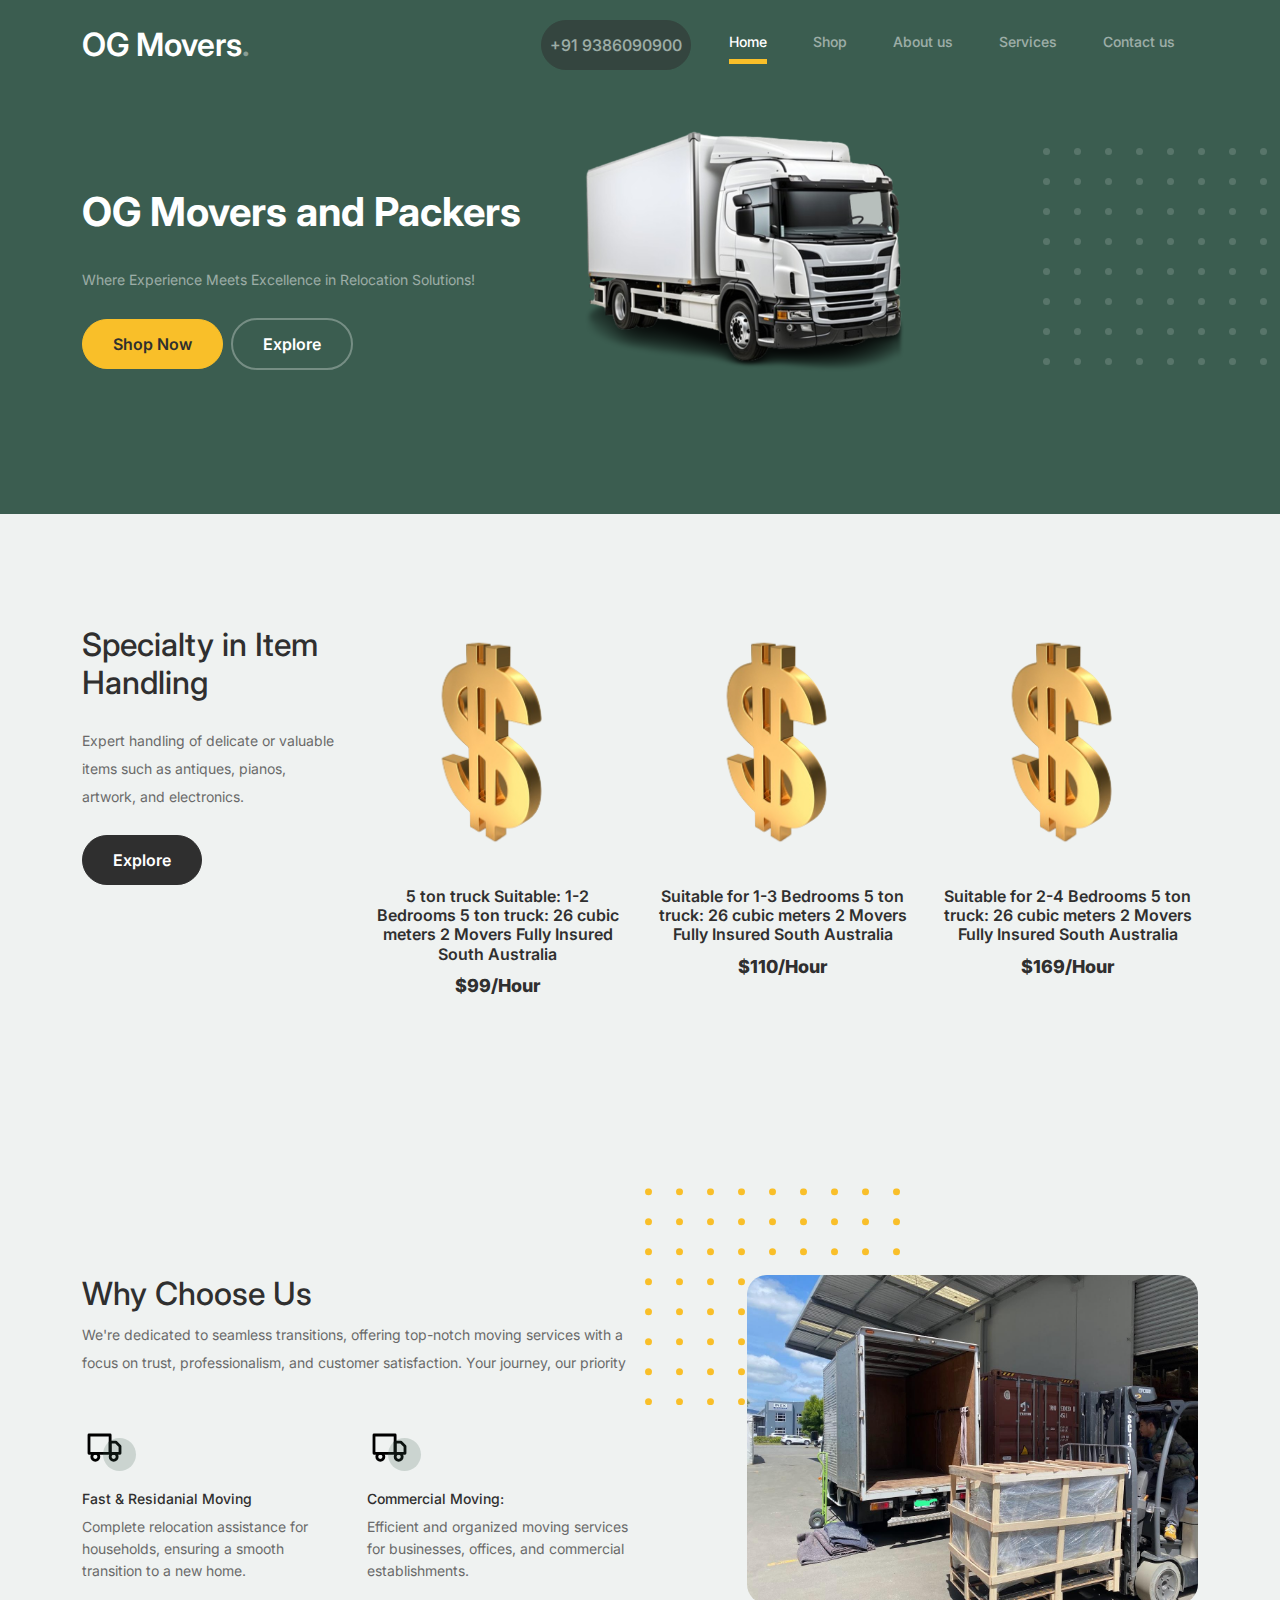
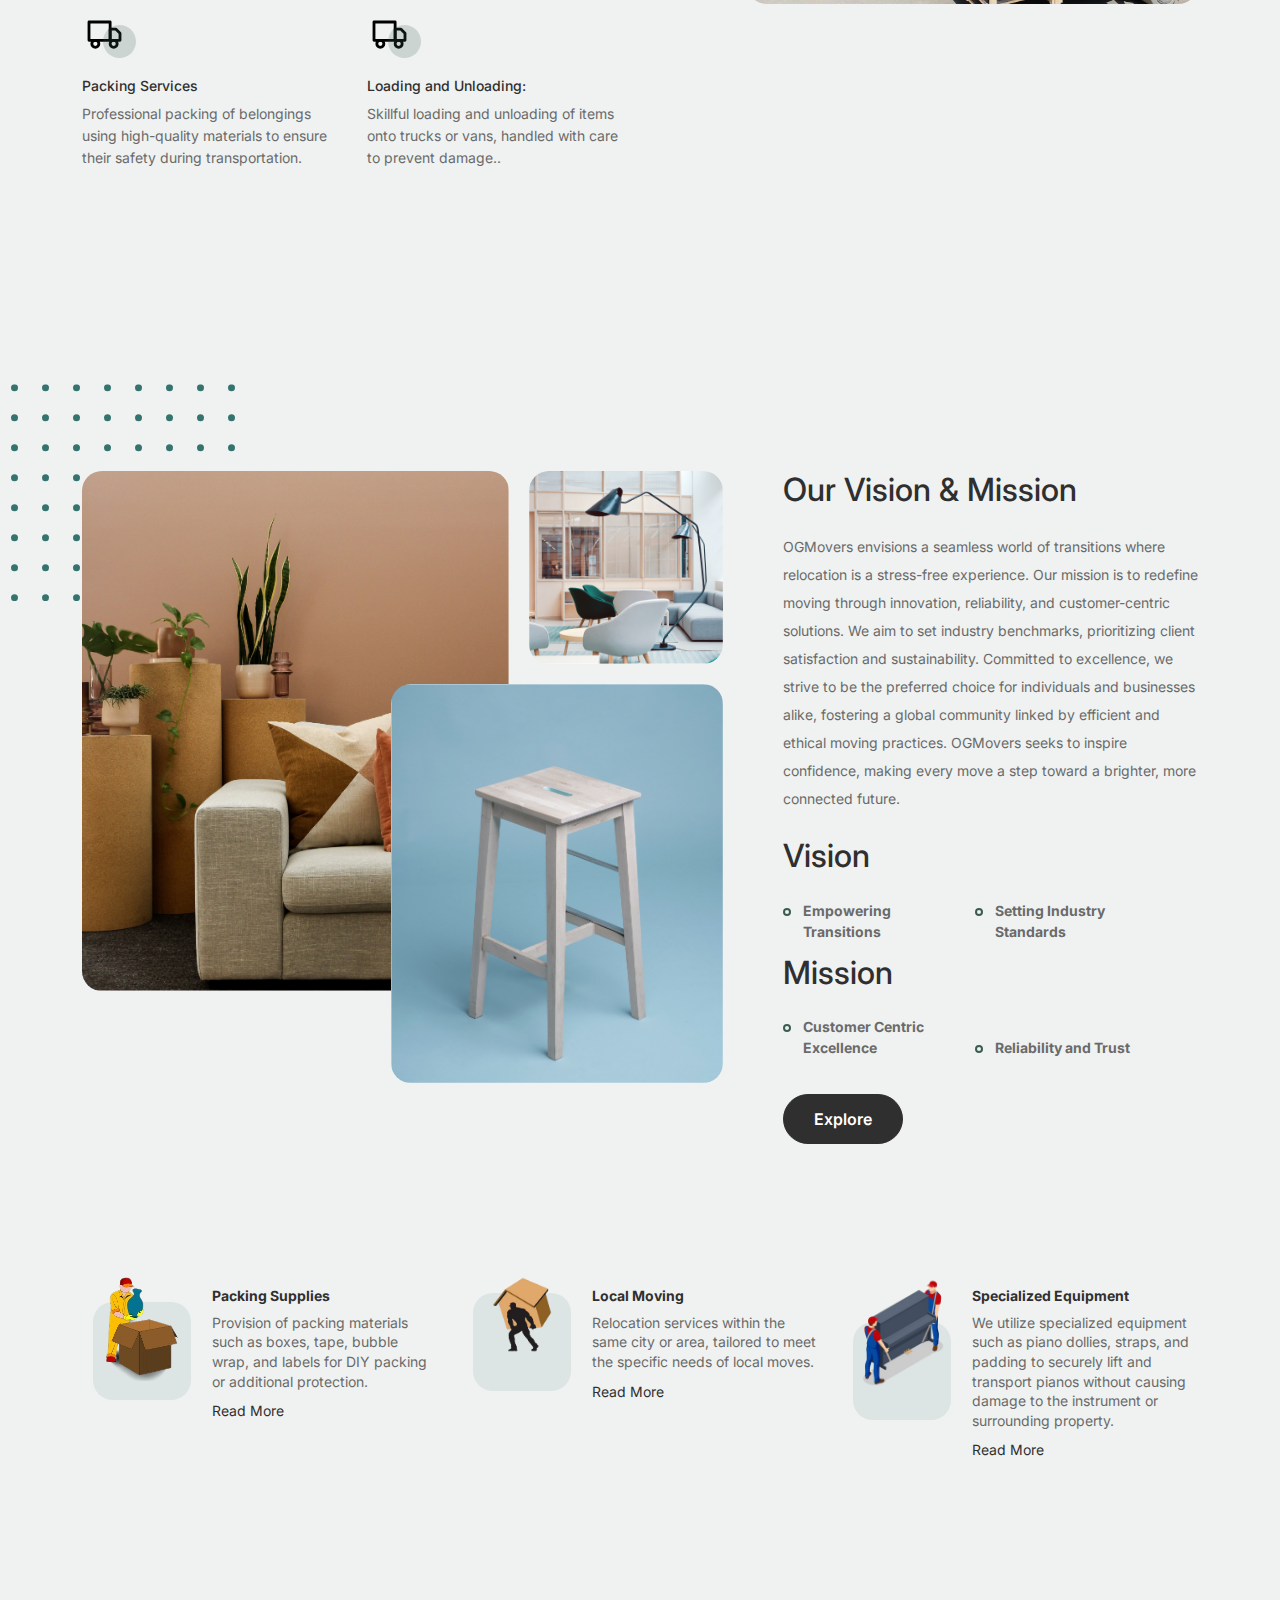
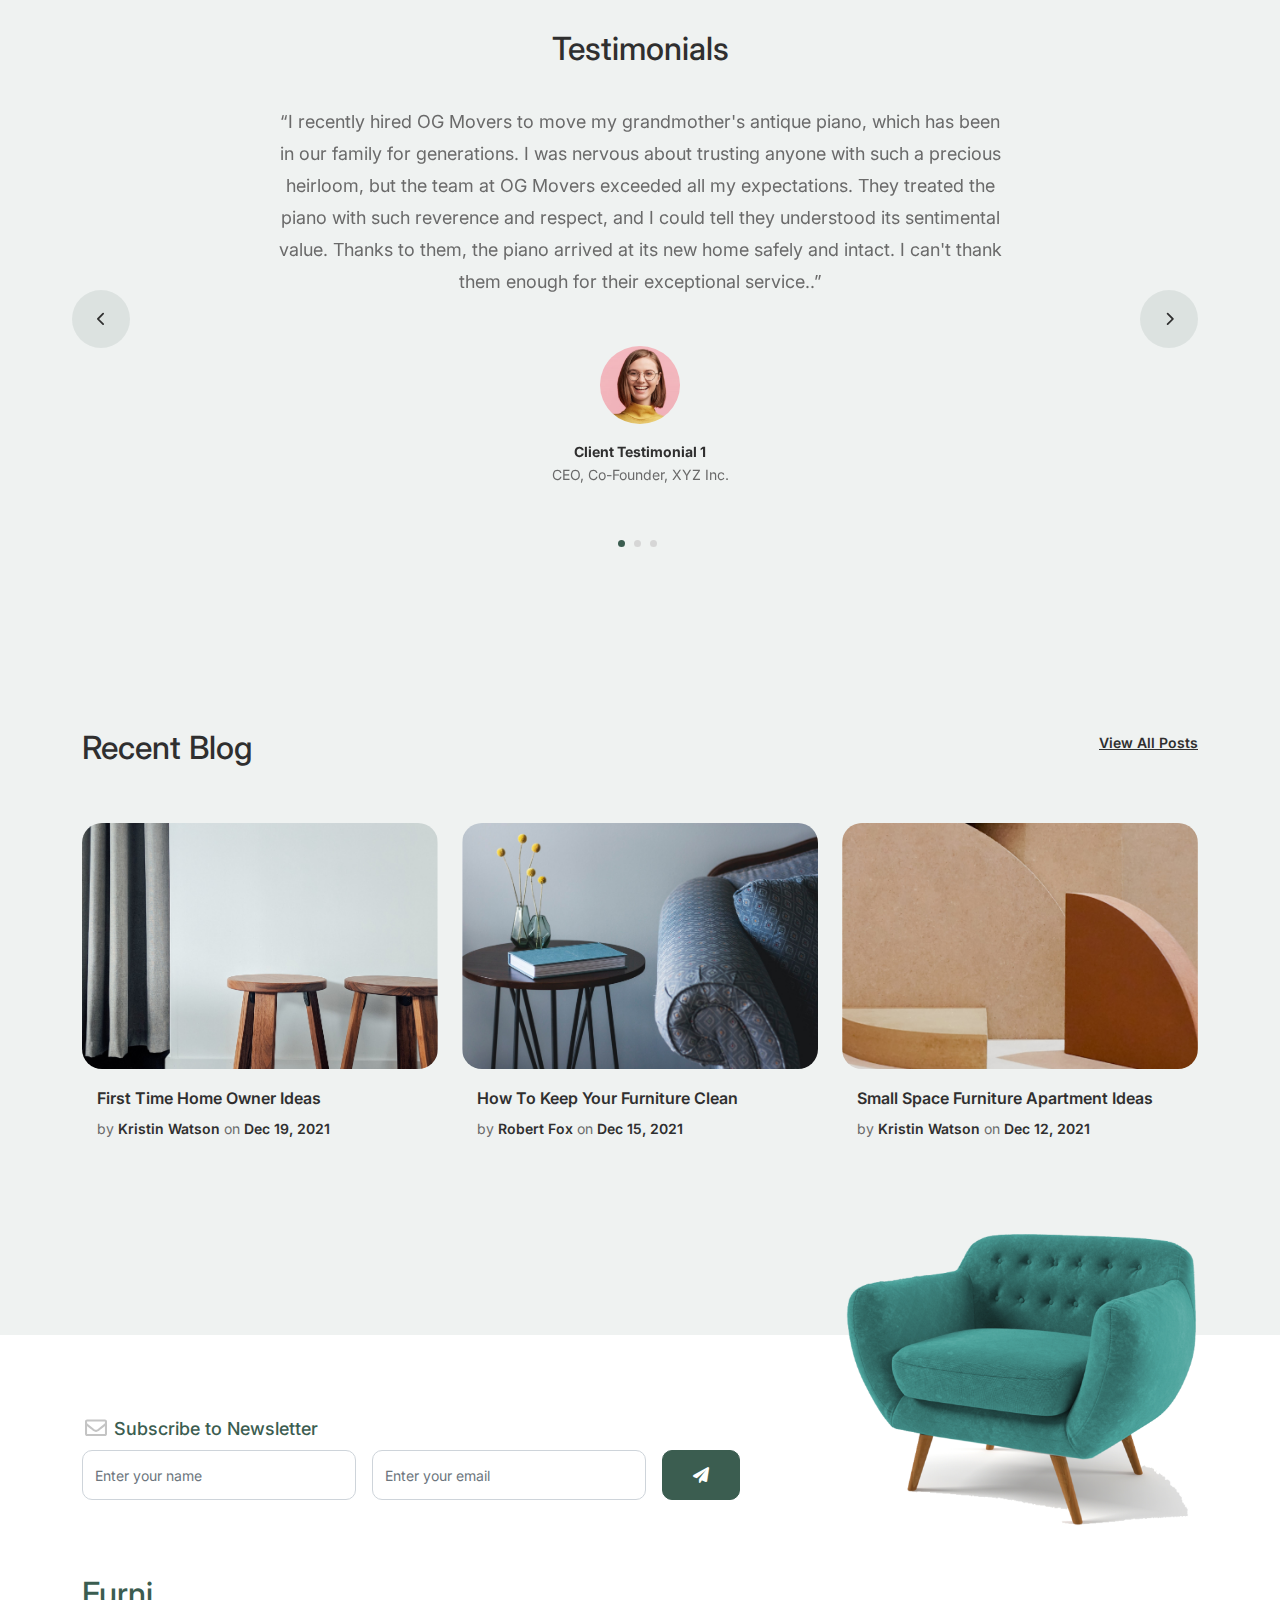
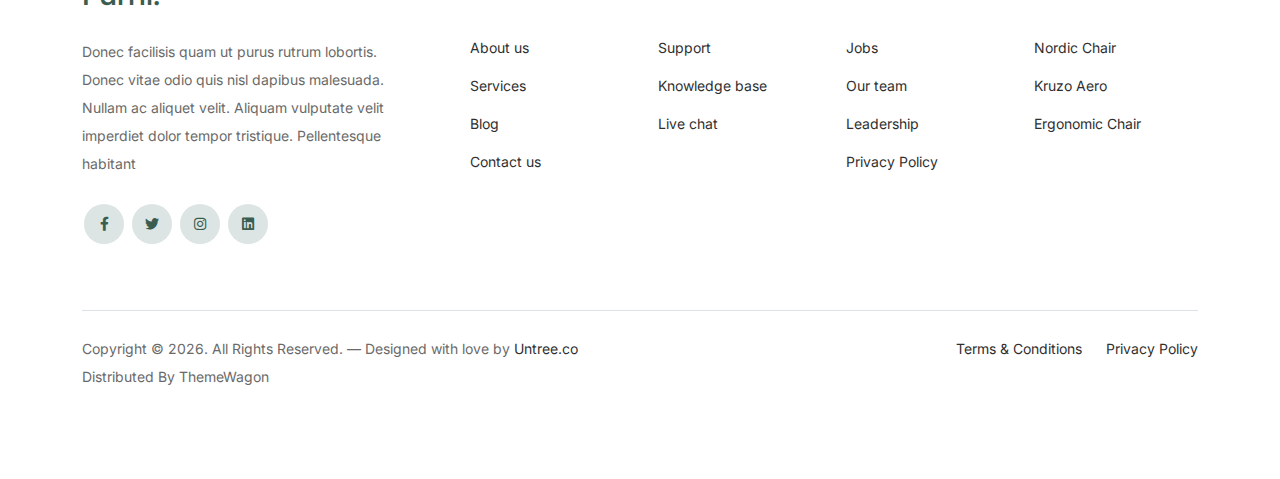
==== index.html @ 72151ec4 "first commit" ====
<!doctype html>
<html lang="en">

<head>
	<meta charset="utf-8">
	<meta name="viewport" content="width=device-width, initial-scale=1, shrink-to-fit=no">
	<meta name="author" content="Untree.co">
	<link rel="shortcut icon" href="favicon.png">

	<meta name="description" content="" />
	<meta name="keywords" content="bootstrap, bootstrap4" />

	<!-- Bootstrap CSS -->
	<link href="css/bootstrap.min.css" rel="stylesheet">
	<link href="https://cdnjs.cloudflare.com/ajax/libs/font-awesome/6.0.0-beta3/css/all.min.css" rel="stylesheet">
	<link href="css/tiny-slider.css" rel="stylesheet">
	<link href="css/style.css" rel="stylesheet">
	<title>Furni Free Bootstrap 5 Template for Furniture and Interior Design Websites by Untree.co </title>
</head>

<body>

	<!-- Start Header/Navigation -->
	<nav class="custom-navbar navbar navbar navbar-expand-md navbar-dark bg-dark" arial-label="Furni navigation bar">

		<div class="container">
			<a class="navbar-brand" href="index.html">OG Movers<span>.</span></a>

			<button class="navbar-toggler" type="button" data-bs-toggle="collapse" data-bs-target="#navbarsFurni"
				aria-controls="navbarsFurni" aria-expanded="false" aria-label="Toggle navigation">
				<span class="navbar-toggler-icon"></span>
			</button>

			<div class="collapse navbar-collapse" id="navbarsFurni">
				<ul class="custom-navbar-nav navbar-nav ms-auto mb-2 mb-md-0">
					<li><a class="nav-link btn" href="blog.html">+91 9386090900</a></li>
					<li class="nav-item active">
						<a class="nav-link" href="index.html">Home</a>
					</li>
					<li><a class="nav-link" href="shop.html">Shop</a></li>
					<li><a class="nav-link" href="about.html">About us</a></li>
					<li><a class="nav-link" href="services.html">Services</a></li>
					<li><a class="nav-link" href="contact.html">Contact us</a></li>
				</ul>
			</div>
		</div>

	</nav>
	<!-- End Header/Navigation -->

	<!-- Start Hero Section -->
	<div class="hero">
		<div class="container">
			<div class="row justify-content-between">
				<div class="col-lg-5">
					<div class="intro-excerpt">
						<h1>OG Movers and Packers<span clsas="d-block"></span></h1>
						<p class="mb-4">Where Experience Meets Excellence in Relocation Solutions!</p>
						<p><a href="" class="btn btn-secondary me-2">Shop Now</a><a href="#"
								class="btn btn-white-outline">Explore</a></p>
					</div>
				</div>
				<div class="col-lg-7">
					<div class="hero-img-wrap">
						<img he src="images/couch.png" class="img-fluid">
					</div>
				</div>
			</div>
		</div>
	</div>
	<!-- End Hero Section -->

	<!-- Start Product Section -->
	<div class="product-section">
		<div class="container">
			<div class="row">

				<!-- Start Column 1 -->
				<div class="col-md-12 col-lg-3 mb-5 mb-lg-0">
					<h2 class="mb-4 section-title">Specialty in Item Handling</h2>
					<p class="mb-4">
						Expert handling of delicate or valuable items such as antiques, pianos, artwork, and electronics. </p>
					<p><a href="shop.html" class="btn">Explore</a></p>
				</div>
				<!-- End Column 1 -->

				<!-- Start Column 2 -->
				<div class="col-12 col-md-4 col-lg-3 mb-5 mb-md-0">
					<a class="product-item" href="cart.html">
						<img src="images/product-1.png" class="img-fluid product-thumbnail">
						<h3 class="product-title">
							5 ton truck
							Suitable: 1-2 Bedrooms
							5 ton truck: 26 cubic meters
							
							2 Movers
							Fully Insured
							South Australia</h3>

						<strong class="product-price">$99/Hour</strong>

						<span class="icon-cross">
							<img src="images/cross.svg" class="img-fluid">
						</span>
					</a>
				</div>
				<!-- End Column 2 -->

				<!-- Start Column 3 -->
				<div class="col-12 col-md-4 col-lg-3 mb-5 mb-md-0">
					<a class="product-item" href="cart.html">
						<img src="images/product-2.png" class="img-fluid product-thumbnail">
						<h3 class="product-title">Suitable for 1-3 Bedrooms
							5 ton truck: 26 cubic meters
							2 Movers
							Fully Insured
							South Australia</h3>
						<strong class="product-price">$110/Hour</strong>

						<span class="icon-cross">
							<img src="images/cross.svg" class="img-fluid">
						</span>
					</a>
				</div>
				<!-- End Column 3 -->

				<!-- Start Column 4 -->
				<div class="col-12 col-md-4 col-lg-3 mb-5 mb-md-0">
					<a class="product-item" href="cart.html">
						<img src="images/product-3.png" class="img-fluid product-thumbnail">
						<h3 class="product-title">Suitable for 2-4 Bedrooms
							5 ton truck: 26 cubic meters
							2 Movers
							Fully Insured
							South Australia</h3>
						<strong class="product-price">$169/Hour</strong>

						<span class="icon-cross">
							<img src="images/cross.svg" class="img-fluid">
						</span>
					</a>
				</div>
				<!-- End Column 4 -->

			</div>
		</div>
	</div>
	<!-- End Product Section -->

	<!-- Start Why Choose Us Section -->
	<div class="why-choose-section">
		<div class="container">
			<div class="row justify-content-between">
				<div class="col-lg-6">
					<h2 class="section-title">Why Choose Us</h2>
					<p>We're dedicated to seamless transitions, offering top-notch moving services with a focus on trust, professionalism, and customer satisfaction. Your journey, our priority</p>

					<div class="row my-5">
						<div class="col-6 col-md-6">
							<div class="feature">
								<div class="icon">
									<img src="images/truck.svg" alt="Image" class="imf-fluid">
								</div>
								<h3>Fast &amp; Residanial Moving</h3>
								<p>Complete relocation assistance for households, ensuring a smooth transition to a new home.</p>
							</div>
						</div>

						<div class="col-6 col-md-6">
							<div class="feature">
								<div class="icon">
									<img src="images/truck.svg" alt="Image" class="imf-fluid">
								</div>
								<h3>Commercial Moving:</h3>
								<p>Efficient and organized moving services for businesses, offices, and commercial establishments.</p>
							</div>
						</div>

						<div class="col-6 col-md-6">
							<div class="feature">
								<div class="icon">
									<img src="images/truck.svg" alt="Image" class="imf-fluid">
								</div>
								<h3>Packing Services</h3>
								<p>Professional packing of belongings using high-quality materials to ensure their safety during transportation.</p>
							</div>
						</div>

						<div class="col-6 col-md-6">
							<div class="feature">
								<div class="icon">
									<img src="images/truck.svg" alt="Image" class="imf-fluid">
								</div>
								<h3>Loading and Unloading:</h3>
								<p>Skillful loading and unloading of items onto trucks or vans, handled with care to prevent damage..</p>
							</div>
						</div>

					</div>
				</div>

				<div class="col-lg-5">
					<div class="img-wrap">
						<img src="images/why-choose-us-img.jpg" alt="Image" class="img-fluid">
					</div>
				</div>

			</div>
		</div>
	</div>
	<!-- End Why Choose Us Section -->

	<!-- Start We Help Section -->
	<div class="we-help-section">
		<div class="container">
			<div class="row justify-content-between">
				<div class="col-lg-7 mb-5 mb-lg-0">
					<div class="imgs-grid">
						<div class="grid grid-1"><img src="images/img-grid-1.jpg" alt="Untree.co"></div>
						<div class="grid grid-2"><img src="images/img-grid-2.jpg" alt="Untree.co"></div>
						<div class="grid grid-3"><img src="images/img-grid-3.jpg" alt="Untree.co"></div>
					</div>
				</div>
				<div class="col-lg-5 ps-lg-5">
					<h2 class="section-title mb-4">Our Vision & Mission</h2>
					<p>OGMovers envisions a seamless world of transitions where relocation is a stress-free experience. Our mission is to redefine moving through innovation, reliability, and customer-centric solutions. We aim to set industry benchmarks, prioritizing client satisfaction and sustainability. Committed to excellence, we strive to be the preferred choice for individuals and businesses alike, fostering a global community linked by efficient and ethical moving practices. OGMovers seeks to inspire confidence, making every move a step toward a brighter, more connected future.</p>
						

					<ul class="list-unstyled custom-list my-4">
						<h2 class="section-title mb-4">Vision</h2>
						<li>
							<b>Empowering Transitions</b></li>
						<li><b>Setting Industry Standards</b> </li>
						<h2 class="section-title mb-4">Mission</h2>
						<li><b>Customer Centric Excellence </b></li>
						<li><b>Reliability and Trust </b></li>
					</ul>
					<p><a herf="#" class="btn">Explore</a></p>
				</div>
			</div>
		</div>
	</div>
	<!-- End We Help Section -->

	<!-- Start Popular Product -->
	<div class="popular-product">
		<div class="container">
			<div class="row">

				<div class="col-12 col-md-6 col-lg-4 mb-4 mb-lg-0">
					<div class="product-item-sm d-flex">
						<div class="thumbnail">
							<img src="images/vision1.png" alt="Image" class="img-fluid">
						</div>
						<div class="pt-3">
							<h3>Packing Supplies</h3>
							<p>Provision of packing materials such as boxes, tape, bubble wrap, and labels for DIY packing or additional protection. </p>
							<p><a href="#">Read More</a></p>
						</div>
					</div>
				</div>

				<div class="col-12 col-md-6 col-lg-4 mb-4 mb-lg-0">
					<div class="product-item-sm d-flex">
						<div class="thumbnail">
							<img src="images/vision2.png" alt="Image" class="img-fluid">
						</div>
						<div class="pt-3">
							<h3>Local Moving</h3>
							<p>Relocation services within the same city or area, tailored to meet the specific needs of local moves. </p>
							<p><a href="#">Read More</a></p>
						</div>
					</div>
				</div>

				<div class="col-12 col-md-6 col-lg-4 mb-4 mb-lg-0">
					<div class="product-item-sm d-flex">
						<div class="thumbnail">
							<img src="images/vision3.png" alt="Image" class="img-fluid">
						</div>
						<div class="pt-3">
							<h3>Specialized Equipment</h3>
							<p>We utilize specialized equipment such as piano dollies, straps, and padding to securely lift and transport pianos without causing damage to the instrument or surrounding property. </p>
							<p><a href="#">Read More</a></p>
						</div>
					</div>
				</div>

			</div>
		</div>
	</div>
	<!-- End Popular Product -->

	<!-- Start Testimonial Slider -->
	<div class="testimonial-section">
		<div class="container">
			<div class="row">
				<div class="col-lg-7 mx-auto text-center">
					<h2 class="section-title">Testimonials</h2>
				</div>
			</div>

			<div class="row justify-content-center">
				<div class="col-lg-12">
					<div class="testimonial-slider-wrap text-center">

						<div id="testimonial-nav">
							<span class="prev" data-controls="prev"><span class="fa fa-chevron-left"></span></span>
							<span class="next" data-controls="next"><span class="fa fa-chevron-right"></span></span>
						</div>

						<div class="testimonial-slider">

							<div class="item">
								<div class="row justify-content-center">
									<div class="col-lg-8 mx-auto">

										<div class="testimonial-block text-center">
											<blockquote class="mb-5">
												<p>&ldquo;I recently hired OG Movers to move my grandmother's antique piano, which has been in our family for generations. I was nervous about trusting anyone with such a precious heirloom, but the team at OG Movers exceeded all my expectations. They treated the piano with such reverence and respect, and I could tell they understood its sentimental value. Thanks to them, the piano arrived at its new home safely and intact. I can't thank them enough for their exceptional service..&rdquo;</p>
											</blockquote>

											<div class="author-info">
												<div class="author-pic">
													<img src="images/person-1.png" alt="Maria Jones" class="img-fluid">
												</div>
												<h3 class="font-weight-bold">Client Testimonial 1</h3>
												<span class="position d-block mb-3">CEO, Co-Founder, XYZ Inc.</span>
											</div>
										</div>

									</div>
								</div>
							</div>
							<!-- END item -->

							<div class="item">
								<div class="row justify-content-center">
									<div class="col-lg-8 mx-auto">

										<div class="testimonial-block text-center">
											<blockquote class="mb-5">
												<p>&ldquo;Moving a piano can be a stressful experience, but thanks to OG Movers, it was completely hassle-free. From the moment I contacted them, I knew I was in good hands. The team arrived on time, handled my piano with the utmost care, and delivered it to my new home without a scratch. I'm so grateful for their professionalism and attention to detail..&rdquo;</p>
											</blockquote>

											<div class="author-info">
												<div class="author-pic">
													<img src="images/person-1.png" alt="Maria Jones" class="img-fluid">
												</div>
												<h3 class="font-weight-bold">Client Testimonial 2</h3>
												<span class="position d-block mb-3">CEO, Co-Founder, XYZ Inc.</span>
											</div>
										</div>

									</div>
								</div>
							</div>
							<!-- END item -->

							<div class="item">
								<div class="row justify-content-center">
									<div class="col-lg-8 mx-auto">

										<div class="testimonial-block text-center">
											<blockquote class="mb-5">
												<p>&ldquo; was incredibly impressed with the professionalism and expertise of the team at OG Movers. They moved my piano with such care and precision, it was clear they knew exactly what they were doing. I couldn't be happier with the service, and I highly recommend them to anyone in need of piano moving!.&rdquo;</p>
											</blockquote>

											<div class="author-info">
												<div class="author-pic">
													<img src="images/person-1.png" alt="Maria Jones" class="img-fluid">
												</div>
												<h3 class="font-weight-bold">Client Testimonial 3</h3>
												<span class="position d-block mb-3">CEO, Co-Founder, XYZ Inc.</span>
											</div>
										</div>

									</div>
								</div>
							</div>
							<!-- END item -->

						</div>

					</div>
				</div>
			</div>
		</div>
	</div>
	<!-- End Testimonial Slider -->

	<!-- Start Blog Section -->
	<div class="blog-section">
		<div class="container">
			<div class="row mb-5">
				<div class="col-md-6">
					<h2 class="section-title">Recent Blog</h2>
				</div>
				<div class="col-md-6 text-start text-md-end">
					<a href="#" class="more">View All Posts</a>
				</div>
			</div>

			<div class="row">

				<div class="col-12 col-sm-6 col-md-4 mb-4 mb-md-0">
					<div class="post-entry">
						<a href="#" class="post-thumbnail"><img src="images/post-1.jpg" alt="Image"
								class="img-fluid"></a>
						<div class="post-content-entry">
							<h3><a href="#">First Time Home Owner Ideas</a></h3>
							<div class="meta">
								<span>by <a href="#">Kristin Watson</a></span> <span>on <a href="#">Dec 19,
										2021</a></span>
							</div>
						</div>
					</div>
				</div>

				<div class="col-12 col-sm-6 col-md-4 mb-4 mb-md-0">
					<div class="post-entry">
						<a href="#" class="post-thumbnail"><img src="images/post-2.jpg" alt="Image"
								class="img-fluid"></a>
						<div class="post-content-entry">
							<h3><a href="#">How To Keep Your Furniture Clean</a></h3>
							<div class="meta">
								<span>by <a href="#">Robert Fox</a></span> <span>on <a href="#">Dec 15, 2021</a></span>
							</div>
						</div>
					</div>
				</div>

				<div class="col-12 col-sm-6 col-md-4 mb-4 mb-md-0">
					<div class="post-entry">
						<a href="#" class="post-thumbnail"><img src="images/post-3.jpg" alt="Image"
								class="img-fluid"></a>
						<div class="post-content-entry">
							<h3><a href="#">Small Space Furniture Apartment Ideas</a></h3>
							<div class="meta">
								<span>by <a href="#">Kristin Watson</a></span> <span>on <a href="#">Dec 12,
										2021</a></span>
							</div>
						</div>
					</div>
				</div>

			</div>
		</div>
	</div>
	<!-- End Blog Section -->

	<!-- Start Footer Section -->
	<footer class="footer-section">
		<div class="container relative">

			<div class="sofa-img">
				<img src="images/sofa.png" alt="Image" class="img-fluid">
			</div>

			<div class="row">
				<div class="col-lg-8">
					<div class="subscription-form">
						<h3 class="d-flex align-items-center"><span class="me-1"><img src="images/envelope-outline.svg"
									alt="Image" class="img-fluid"></span><span>Subscribe to Newsletter</span></h3>

						<form action="#" class="row g-3">
							<div class="col-auto">
								<input type="text" class="form-control" placeholder="Enter your name">
							</div>
							<div class="col-auto">
								<input type="email" class="form-control" placeholder="Enter your email">
							</div>
							<div class="col-auto">
								<button class="btn btn-primary">
									<span class="fa fa-paper-plane"></span>
								</button>
							</div>
						</form>

					</div>
				</div>
			</div>

			<div class="row g-5 mb-5">
				<div class="col-lg-4">
					<div class="mb-4 footer-logo-wrap"><a href="#" class="footer-logo">Furni<span>.</span></a></div>
					<p class="mb-4">Donec facilisis quam ut purus rutrum lobortis. Donec vitae odio quis nisl dapibus
						malesuada. Nullam ac aliquet velit. Aliquam vulputate velit imperdiet dolor tempor tristique.
						Pellentesque habitant</p>

					<ul class="list-unstyled custom-social">
						<li><a href="#"><span class="fa fa-brands fa-facebook-f"></span></a></li>
						<li><a href="#"><span class="fa fa-brands fa-twitter"></span></a></li>
						<li><a href="#"><span class="fa fa-brands fa-instagram"></span></a></li>
						<li><a href="#"><span class="fa fa-brands fa-linkedin"></span></a></li>
					</ul>
				</div>

				<div class="col-lg-8">
					<div class="row links-wrap">
						<div class="col-6 col-sm-6 col-md-3">
							<ul class="list-unstyled">
								<li><a href="#">About us</a></li>
								<li><a href="#">Services</a></li>
								<li><a href="#">Blog</a></li>
								<li><a href="#">Contact us</a></li>
							</ul>
						</div>

						<div class="col-6 col-sm-6 col-md-3">
							<ul class="list-unstyled">
								<li><a href="#">Support</a></li>
								<li><a href="#">Knowledge base</a></li>
								<li><a href="#">Live chat</a></li>
							</ul>
						</div>

						<div class="col-6 col-sm-6 col-md-3">
							<ul class="list-unstyled">
								<li><a href="#">Jobs</a></li>
								<li><a href="#">Our team</a></li>
								<li><a href="#">Leadership</a></li>
								<li><a href="#">Privacy Policy</a></li>
							</ul>
						</div>

						<div class="col-6 col-sm-6 col-md-3">
							<ul class="list-unstyled">
								<li><a href="#">Nordic Chair</a></li>
								<li><a href="#">Kruzo Aero</a></li>
								<li><a href="#">Ergonomic Chair</a></li>
							</ul>
						</div>
					</div>
				</div>

			</div>

			<div class="border-top copyright">
				<div class="row pt-4">
					<div class="col-lg-6">
						<p class="mb-2 text-center text-lg-start">Copyright &copy;
							<script>document.write(new Date().getFullYear());</script>. All Rights Reserved. &mdash;
							Designed with love by <a href="https://untree.co">Untree.co</a> Distributed By <a
								hreff="https://themewagon.com">ThemeWagon</a>
							<!-- License information: https://untree.co/license/ -->
						</p>
					</div>

					<div class="col-lg-6 text-center text-lg-end">
						<ul class="list-unstyled d-inline-flex ms-auto">
							<li class="me-4"><a href="#">Terms &amp; Conditions</a></li>
							<li><a href="#">Privacy Policy</a></li>
						</ul>
					</div>

				</div>
			</div>

		</div>
	</footer>
	<!-- End Footer Section -->


	<script src="js/bootstrap.bundle.min.js"></script>
	<script src="js/tiny-slider.js"></script>
	<script src="js/custom.js"></script>
</body>

</html>
---- css/tiny-slider.css ----
.tns-outer{padding:0 !important}.tns-outer [hidden]{display:none !important}.tns-outer [aria-controls],.tns-outer [data-action]{cursor:pointer}.tns-slider{-webkit-transition:all 0s;-moz-transition:all 0s;transition:all 0s}.tns-slider>.tns-item{-webkit-box-sizing:border-box;-moz-box-sizing:border-box;box-sizing:border-box}.tns-horizontal.tns-subpixel{white-space:nowrap}.tns-horizontal.tns-subpixel>.tns-item{display:inline-block;vertical-align:top;white-space:normal}.tns-horizontal.tns-no-subpixel:after{content:'';display:table;clear:both}.tns-horizontal.tns-no-subpixel>.tns-item{float:left}.tns-horizontal.tns-carousel.tns-no-subpixel>.tns-item{margin-right:-100%}.tns-no-calc{position:relative;left:0}.tns-gallery{position:relative;left:0;min-height:1px}.tns-gallery>.tns-item{position:absolute;left:-100%;-webkit-transition:transform 0s, opacity 0s;-moz-transition:transform 0s, opacity 0s;transition:transform 0s, opacity 0s}.tns-gallery>.tns-slide-active{position:relative;left:auto !important}.tns-gallery>.tns-moving{-webkit-transition:all 0.25s;-moz-transition:all 0.25s;transition:all 0.25s}.tns-autowidth{display:inline-block}.tns-lazy-img{-webkit-transition:opacity 0.6s;-moz-transition:opacity 0.6s;transition:opacity 0.6s;opacity:0.6}.tns-lazy-img.tns-complete{opacity:1}.tns-ah{-webkit-transition:height 0s;-moz-transition:height 0s;transition:height 0s}.tns-ovh{overflow:hidden}.tns-visually-hidden{position:absolute;left:-10000em}.tns-transparent{opacity:0;visibility:hidden}.tns-fadeIn{opacity:1;filter:alpha(opacity=100);z-index:0}.tns-normal,.tns-fadeOut{opacity:0;filter:alpha(opacity=0);z-index:-1}.tns-vpfix{white-space:nowrap}.tns-vpfix>div,.tns-vpfix>li{display:inline-block}.tns-t-subp2{margin:0 auto;width:310px;position:relative;height:10px;overflow:hidden}.tns-t-ct{width:2333.3333333%;width:-webkit-calc(100% * 70 / 3);width:-moz-calc(100% * 70 / 3);width:calc(100% * 70 / 3);position:absolute;right:0}.tns-t-ct:after{content:'';display:table;clear:both}.tns-t-ct>div{width:1.4285714%;width:-webkit-calc(100% / 70);width:-moz-calc(100% / 70);width:calc(100% / 70);height:10px;float:left}

/*# sourceMappingURL=sourcemaps/tiny-slider.css.map */
---- css/style.css ----
/*
* Template Name: UntreeStore
* Template Author: Untree.co
* Author URI: https://untree.co/
* License: https://creativecommons.org/licenses/by/3.0/
*/
@import url("https://fonts.googleapis.com/css2?family=Inter:wght@400;500;600;700;800&display=swap");
body {
  overflow-x: hidden;
  position: relative; }

body {
  font-family: "Inter", sans-serif;
  font-weight: 400;
  line-height: 28px;
  color: #6a6a6a;
  font-size: 14px;
  background-color: #eff2f1; }

a {
  text-decoration: none;
  -webkit-transition: .3s all ease;
  -o-transition: .3s all ease;
  transition: .3s all ease;
  color: #2f2f2f;
  text-decoration: underline; }
  a:hover {
    color: #2f2f2f;
    text-decoration: none; }
  a.more {
    font-weight: 600; }

.custom-navbar {
  background: #3b5d50 !important;
  padding-top: 20px;
  padding-bottom: 20px; }
  .custom-navbar .navbar-brand {
    font-size: 32px;
    font-weight: 600; }
    .custom-navbar .navbar-brand > span {
      opacity: .4; }
  .custom-navbar .navbar-toggler {
    border-color: transparent; }
    .custom-navbar .navbar-toggler:active, .custom-navbar .navbar-toggler:focus {
      -webkit-box-shadow: none;
      box-shadow: none;
      outline: none; }
  @media (min-width: 992px) {
    .custom-navbar .custom-navbar-nav li {
      margin-left: 15px;
      margin-right: 15px; } }
  .custom-navbar .custom-navbar-nav li a {
    font-weight: 500;
    color: #ffffff !important;
    opacity: .5;
    -webkit-transition: .3s all ease;
    -o-transition: .3s all ease;
    transition: .3s all ease;
    position: relative; }
    @media (min-width: 768px) {
      .custom-navbar .custom-navbar-nav li a:before {
        content: "";
        position: absolute;
        bottom: 0;
        left: 8px;
        right: 8px;
        background: #f9bf29;
        height: 5px;
        opacity: 1;
        visibility: visible;
        width: 0;
        -webkit-transition: .15s all ease-out;
        -o-transition: .15s all ease-out;
        transition: .15s all ease-out; } }
    .custom-navbar .custom-navbar-nav li a:hover {
      opacity: 1; }
      .custom-navbar .custom-navbar-nav li a:hover:before {
        width: calc(100% - 16px); }
  .custom-navbar .custom-navbar-nav li.active a {
    opacity: 1; }
    .custom-navbar .custom-navbar-nav li.active a:before {
      width: calc(100% - 16px); }
  .custom-navbar .custom-navbar-cta {
    margin-left: 0 !important;
    -webkit-box-orient: horizontal;
    -webkit-box-direction: normal;
    -ms-flex-direction: row;
    flex-direction: row; }
    @media (min-width: 768px) {
      .custom-navbar .custom-navbar-cta {
        margin-left: 40px !important; } }
    .custom-navbar .custom-navbar-cta li {
      margin-left: 0px;
      margin-right: 0px; }
      .custom-navbar .custom-navbar-cta li:first-child {
        margin-right: 20px; }

.hero {
  background: #3b5d50;
  padding: calc(4rem - 30px) 0 0rem 0; }
  @media (min-width: 768px) {
    .hero {
      padding: calc(4rem - 30px) 0 4rem 0; } }
  @media (min-width: 992px) {
    .hero {
      padding: calc(8rem - 30px) 0 8rem 0; } }
  .hero .intro-excerpt {
    position: relative;
    z-index: 4; }
    @media (min-width: 992px) {
      .hero .intro-excerpt {
        max-width: 450px; } }
  .hero h1 {
    font-weight: 700;
    color: #ffffff;
    margin-bottom: 30px; }
    @media (min-width: 1400px) {
      .hero h1 {
        font-size: 54px; } }
  .hero p {
    color: rgba(255, 255, 255, 0.5);
    margin-botom: 30px; }
  .hero .hero-img-wrap {
    position: relative; }
    .hero .hero-img-wrap img {
      position: relative;
      top: 0px;
      right: 0px;
      z-index: 2;
      max-width: 400px;
      left: -20px; }
      @media (min-width: 768px) {
        .hero .hero-img-wrap img {
          right: 0px;
          left: -100px; } }
      @media (min-width: 992px) {
        .hero .hero-img-wrap img {
          left: 0px;
          top: -80px;
          position: absolute;
          right: -50px; } }
      @media (min-width: 1200px) {
        .hero .hero-img-wrap img {
          left: 0px;
          top: -80px;
          right: -100px; } }
    .hero .hero-img-wrap:after {
      content: "";
      position: absolute;
      width: 255px;
      height: 217px;
      background-image: url("../images/dots-light.svg");
      background-size: contain;
      background-repeat: no-repeat;
      right: -100px;
      top: -0px; }
      @media (min-width: 1200px) {
        .hero .hero-img-wrap:after {
          top: -40px; } }

.btn {
  font-weight: 600;
  padding: 12px 30px;
  border-radius: 30px;
  color: #ffffff;
  background: #2f2f2f;
  border-color: #2f2f2f; }
  .btn:hover {
    color: #ffffff;
    background: #222222;
    border-color: #222222; }
  .btn:active, .btn:focus {
    outline: none !important;
    -webkit-box-shadow: none;
    box-shadow: none; }
  .btn.btn-primary {
    background: #3b5d50;
    border-color: #3b5d50; }
    .btn.btn-primary:hover {
      background: #314d43;
      border-color: #314d43; }
  .btn.btn-secondary {
    color: #2f2f2f;
    background: #f9bf29;
    border-color: #f9bf29; }
    .btn.btn-secondary:hover {
      background: #f8b810;
      border-color: #f8b810; }
  .btn.btn-white-outline {
    background: transparent;
    border-width: 2px;
    border-color: rgba(255, 255, 255, 0.3); }
    .btn.btn-white-outline:hover {
      border-color: white;
      color: #ffffff; }

.section-title {
  color: #2f2f2f; }

.product-section {
  padding: 7rem 0; }
  .product-section .product-item {
    text-align: center;
    text-decoration: none;
    display: block;
    position: relative;
    padding-bottom: 50px;
    cursor: pointer; }
    .product-section .product-item .product-thumbnail {
      margin-bottom: 30px;
      position: relative;
      top: 0;
      -webkit-transition: .3s all ease;
      -o-transition: .3s all ease;
      transition: .3s all ease; }
    .product-section .product-item h3 {
      font-weight: 600;
      font-size: 16px; }
    .product-section .product-item strong {
      font-weight: 800 !important;
      font-size: 18px !important; }
    .product-section .product-item h3, .product-section .product-item strong {
      color: #2f2f2f;
      text-decoration: none; }
    .product-section .product-item .icon-cross {
      position: absolute;
      width: 35px;
      height: 35px;
      display: inline-block;
      background: #2f2f2f;
      bottom: 15px;
      left: 50%;
      -webkit-transform: translateX(-50%);
      -ms-transform: translateX(-50%);
      transform: translateX(-50%);
      margin-bottom: -17.5px;
      border-radius: 50%;
      opacity: 0;
      visibility: hidden;
      -webkit-transition: .3s all ease;
      -o-transition: .3s all ease;
      transition: .3s all ease; }
      .product-section .product-item .icon-cross img {
        position: absolute;
        left: 50%;
        top: 50%;
        -webkit-transform: translate(-50%, -50%);
        -ms-transform: translate(-50%, -50%);
        transform: translate(-50%, -50%); }
    .product-section .product-item:before {
      bottom: 0;
      left: 0;
      right: 0;
      position: absolute;
      content: "";
      background: #dce5e4;
      height: 0%;
      z-index: -1;
      border-radius: 10px;
      -webkit-transition: .3s all ease;
      -o-transition: .3s all ease;
      transition: .3s all ease; }
    .product-section .product-item:hover .product-thumbnail {
      top: -25px; }
    .product-section .product-item:hover .icon-cross {
      bottom: 0;
      opacity: 1;
      visibility: visible; }
    .product-section .product-item:hover:before {
      height: 70%; }

.why-choose-section {
  padding: 7rem 0; }
  .why-choose-section .img-wrap {
    position: relative; }
    .why-choose-section .img-wrap:before {
      position: absolute;
      content: "";
      width: 255px;
      height: 217px;
      background-image: url("../images/dots-yellow.svg");
      background-repeat: no-repeat;
      background-size: contain;
      -webkit-transform: translate(-40%, -40%);
      -ms-transform: translate(-40%, -40%);
      transform: translate(-40%, -40%);
      z-index: -1; }
    .why-choose-section .img-wrap img {
      border-radius: 20px; }

.feature {
  margin-bottom: 30px; }
  .feature .icon {
    display: inline-block;
    position: relative;
    margin-bottom: 20px; }
    .feature .icon:before {
      content: "";
      width: 33px;
      height: 33px;
      position: absolute;
      background: rgba(59, 93, 80, 0.2);
      border-radius: 50%;
      right: -8px;
      bottom: 0; }
  .feature h3 {
    font-size: 14px;
    color: #2f2f2f; }
  .feature p {
    font-size: 14px;
    line-height: 22px;
    color: #6a6a6a; }

.we-help-section {
  padding: 7rem 0; }
  .we-help-section .imgs-grid {
    display: -ms-grid;
    display: grid;
    -ms-grid-columns: (1fr)[27];
    grid-template-columns: repeat(27, 1fr);
    position: relative; }
    .we-help-section .imgs-grid:before {
      position: absolute;
      content: "";
      width: 255px;
      height: 217px;
      background-image: url("../images/dots-green.svg");
      background-size: contain;
      background-repeat: no-repeat;
      -webkit-transform: translate(-40%, -40%);
      -ms-transform: translate(-40%, -40%);
      transform: translate(-40%, -40%);
      z-index: -1; }
    .we-help-section .imgs-grid .grid {
      position: relative; }
      .we-help-section .imgs-grid .grid img {
        border-radius: 20px;
        max-width: 100%; }
      .we-help-section .imgs-grid .grid.grid-1 {
        -ms-grid-column: 1;
        -ms-grid-column-span: 18;
        grid-column: 1 / span 18;
        -ms-grid-row: 1;
        -ms-grid-row-span: 27;
        grid-row: 1 / span 27; }
      .we-help-section .imgs-grid .grid.grid-2 {
        -ms-grid-column: 19;
        -ms-grid-column-span: 27;
        grid-column: 19 / span 27;
        -ms-grid-row: 1;
        -ms-grid-row-span: 5;
        grid-row: 1 / span 5;
        padding-left: 20px; }
      .we-help-section .imgs-grid .grid.grid-3 {
        -ms-grid-column: 14;
        -ms-grid-column-span: 16;
        grid-column: 14 / span 16;
        -ms-grid-row: 6;
        -ms-grid-row-span: 27;
        grid-row: 6 / span 27;
        padding-top: 20px; }

.custom-list {
  width: 100%; }
  .custom-list li {
    display: inline-block;
    width: calc(50% - 20px);
    margin-bottom: 12px;
    line-height: 1.5;
    position: relative;
    padding-left: 20px; }
    .custom-list li:before {
      content: "";
      width: 8px;
      height: 8px;
      border-radius: 50%;
      border: 2px solid #3b5d50;
      position: absolute;
      left: 0;
      top: 8px; }

.popular-product {
  padding: 0 0 7rem 0; }
  .popular-product .product-item-sm h3 {
    font-size: 14px;
    font-weight: 700;
    color: #2f2f2f; }
  .popular-product .product-item-sm a {
    text-decoration: none;
    color: #2f2f2f;
    -webkit-transition: .3s all ease;
    -o-transition: .3s all ease;
    transition: .3s all ease; }
    .popular-product .product-item-sm a:hover {
      color: rgba(47, 47, 47, 0.5); }
  .popular-product .product-item-sm p {
    line-height: 1.4;
    margin-bottom: 10px;
    font-size: 14px; }
  .popular-product .product-item-sm .thumbnail {
    margin-right: 10px;
    -webkit-box-flex: 0;
    -ms-flex: 0 0 120px;
    flex: 0 0 120px;
    position: relative; }
    .popular-product .product-item-sm .thumbnail:before {
      content: "";
      position: absolute;
      border-radius: 20px;
      background: #dce5e4;
      width: 98px;
      height: 98px;
      top: 50%;
      left: 50%;
      -webkit-transform: translate(-50%, -50%);
      -ms-transform: translate(-50%, -50%);
      transform: translate(-50%, -50%);
      z-index: -1; }

.testimonial-section {
  padding: 3rem 0 7rem 0; }

.testimonial-slider-wrap {
  position: relative; }
  .testimonial-slider-wrap .tns-inner {
    padding-top: 30px; }
  .testimonial-slider-wrap .item .testimonial-block blockquote {
    font-size: 16px; }
    @media (min-width: 768px) {
      .testimonial-slider-wrap .item .testimonial-block blockquote {
        line-height: 32px;
        font-size: 18px; } }
  .testimonial-slider-wrap .item .testimonial-block .author-info .author-pic {
    margin-bottom: 20px; }
    .testimonial-slider-wrap .item .testimonial-block .author-info .author-pic img {
      max-width: 80px;
      border-radius: 50%; }
  .testimonial-slider-wrap .item .testimonial-block .author-info h3 {
    font-size: 14px;
    font-weight: 700;
    color: #2f2f2f;
    margin-bottom: 0; }
  .testimonial-slider-wrap #testimonial-nav {
    position: absolute;
    top: 50%;
    z-index: 99;
    width: 100%;
    display: none; }
    @media (min-width: 768px) {
      .testimonial-slider-wrap #testimonial-nav {
        display: block; } }
    .testimonial-slider-wrap #testimonial-nav > span {
      cursor: pointer;
      position: absolute;
      width: 58px;
      height: 58px;
      line-height: 58px;
      border-radius: 50%;
      background: rgba(59, 93, 80, 0.1);
      color: #2f2f2f;
      -webkit-transition: .3s all ease;
      -o-transition: .3s all ease;
      transition: .3s all ease; }
      .testimonial-slider-wrap #testimonial-nav > span:hover {
        background: #3b5d50;
        color: #ffffff; }
    .testimonial-slider-wrap #testimonial-nav .prev {
      left: -10px; }
    .testimonial-slider-wrap #testimonial-nav .next {
      right: 0; }
  .testimonial-slider-wrap .tns-nav {
    position: absolute;
    bottom: -50px;
    left: 50%;
    -webkit-transform: translateX(-50%);
    -ms-transform: translateX(-50%);
    transform: translateX(-50%); }
    .testimonial-slider-wrap .tns-nav button {
      background: none;
      border: none;
      display: inline-block;
      position: relative;
      width: 0 !important;
      height: 7px !important;
      margin: 2px; }
      .testimonial-slider-wrap .tns-nav button:active, .testimonial-slider-wrap .tns-nav button:focus, .testimonial-slider-wrap .tns-nav button:hover {
        outline: none;
        -webkit-box-shadow: none;
        box-shadow: none;
        background: none; }
      .testimonial-slider-wrap .tns-nav button:before {
        display: block;
        width: 7px;
        height: 7px;
        left: 0;
        top: 0;
        position: absolute;
        content: "";
        border-radius: 50%;
        -webkit-transition: .3s all ease;
        -o-transition: .3s all ease;
        transition: .3s all ease;
        background-color: #d6d6d6; }
      .testimonial-slider-wrap .tns-nav button:hover:before, .testimonial-slider-wrap .tns-nav button.tns-nav-active:before {
        background-color: #3b5d50; }

.before-footer-section {
  padding: 7rem 0 12rem 0 !important; }

.blog-section {
  padding: 7rem 0 12rem 0; }
  .blog-section .post-entry a {
    text-decoration: none; }
  .blog-section .post-entry .post-thumbnail {
    display: block;
    margin-bottom: 20px; }
    .blog-section .post-entry .post-thumbnail img {
      border-radius: 20px;
      -webkit-transition: .3s all ease;
      -o-transition: .3s all ease;
      transition: .3s all ease; }
  .blog-section .post-entry .post-content-entry {
    padding-left: 15px;
    padding-right: 15px; }
    .blog-section .post-entry .post-content-entry h3 {
      font-size: 16px;
      margin-bottom: 0;
      font-weight: 600;
      margin-bottom: 7px; }
    .blog-section .post-entry .post-content-entry .meta {
      font-size: 14px; }
      .blog-section .post-entry .post-content-entry .meta a {
        font-weight: 600; }
  .blog-section .post-entry:hover .post-thumbnail img, .blog-section .post-entry:focus .post-thumbnail img {
    opacity: .7; }

.footer-section {
  padding: 80px 0;
  background: #ffffff; }
  .footer-section .relative {
    position: relative; }
  .footer-section a {
    text-decoration: none;
    color: #2f2f2f;
    -webkit-transition: .3s all ease;
    -o-transition: .3s all ease;
    transition: .3s all ease; }
    .footer-section a:hover {
      color: rgba(47, 47, 47, 0.5); }
  .footer-section .subscription-form {
    margin-bottom: 40px;
    position: relative;
    z-index: 2;
    margin-top: 100px; }
    @media (min-width: 992px) {
      .footer-section .subscription-form {
        margin-top: 0px;
        margin-bottom: 80px; } }
    .footer-section .subscription-form h3 {
      font-size: 18px;
      font-weight: 500;
      color: #3b5d50; }
    .footer-section .subscription-form .form-control {
      height: 50px;
      border-radius: 10px;
      font-family: "Inter", sans-serif; }
      .footer-section .subscription-form .form-control:active, .footer-section .subscription-form .form-control:focus {
        outline: none;
        -webkit-box-shadow: none;
        box-shadow: none;
        border-color: #3b5d50;
        -webkit-box-shadow: 0 1px 4px 0 rgba(0, 0, 0, 0.2);
        box-shadow: 0 1px 4px 0 rgba(0, 0, 0, 0.2); }
      .footer-section .subscription-form .form-control::-webkit-input-placeholder {
        font-size: 14px; }
      .footer-section .subscription-form .form-control::-moz-placeholder {
        font-size: 14px; }
      .footer-section .subscription-form .form-control:-ms-input-placeholder {
        font-size: 14px; }
      .footer-section .subscription-form .form-control:-moz-placeholder {
        font-size: 14px; }
    .footer-section .subscription-form .btn {
      border-radius: 10px !important; }
  .footer-section .sofa-img {
    position: absolute;
    top: -200px;
    z-index: 1;
    right: 0; }
    .footer-section .sofa-img img {
      max-width: 380px; }
  .footer-section .links-wrap {
    margin-top: 0px; }
    @media (min-width: 992px) {
      .footer-section .links-wrap {
        margin-top: 54px; } }
    .footer-section .links-wrap ul li {
      margin-bottom: 10px; }
  .footer-section .footer-logo-wrap .footer-logo {
    font-size: 32px;
    font-weight: 500;
    text-decoration: none;
    color: #3b5d50; }
  .footer-section .custom-social li {
    margin: 2px;
    display: inline-block; }
    .footer-section .custom-social li a {
      width: 40px;
      height: 40px;
      text-align: center;
      line-height: 40px;
      display: inline-block;
      background: #dce5e4;
      color: #3b5d50;
      border-radius: 50%; }
      .footer-section .custom-social li a:hover {
        background: #3b5d50;
        color: #ffffff; }
  .footer-section .border-top {
    border-color: #dce5e4; }
    .footer-section .border-top.copyright {
      font-size: 14px !important; }

.untree_co-section {
  padding: 7rem 0; }

.form-control {
  height: 50px;
  border-radius: 10px;
  font-family: "Inter", sans-serif; }
  .form-control:active, .form-control:focus {
    outline: none;
    -webkit-box-shadow: none;
    box-shadow: none;
    border-color: #3b5d50;
    -webkit-box-shadow: 0 1px 4px 0 rgba(0, 0, 0, 0.2);
    box-shadow: 0 1px 4px 0 rgba(0, 0, 0, 0.2); }
  .form-control::-webkit-input-placeholder {
    font-size: 14px; }
  .form-control::-moz-placeholder {
    font-size: 14px; }
  .form-control:-ms-input-placeholder {
    font-size: 14px; }
  .form-control:-moz-placeholder {
    font-size: 14px; }

.service {
  line-height: 1.5; }
  .service .service-icon {
    border-radius: 10px;
    -webkit-box-flex: 0;
    -ms-flex: 0 0 50px;
    flex: 0 0 50px;
    height: 50px;
    line-height: 50px;
    text-align: center;
    background: #3b5d50;
    margin-right: 20px;
    color: #ffffff; }

textarea {
  height: auto !important; }

.site-blocks-table {
  overflow: auto; }
  .site-blocks-table .product-thumbnail {
    width: 200px; }
  .site-blocks-table .btn {
    padding: 2px 10px; }
  .site-blocks-table thead th {
    padding: 30px;
    text-align: center;
    border-width: 0px !important;
    vertical-align: middle;
    color: rgba(0, 0, 0, 0.8);
    font-size: 18px; }
  .site-blocks-table td {
    padding: 20px;
    text-align: center;
    vertical-align: middle;
    color: rgba(0, 0, 0, 0.8); }
  .site-blocks-table tbody tr:first-child td {
    border-top: 1px solid #3b5d50 !important; }
  .site-blocks-table .btn {
    background: none !important;
    color: #000000;
    border: none;
    height: auto !important; }

.site-block-order-table th {
  border-top: none !important;
  border-bottom-width: 1px !important; }

.site-block-order-table td, .site-block-order-table th {
  color: #000000; }

.couponcode-wrap input {
  border-radius: 10px !important; }

.text-primary {
  color: #3b5d50 !important; }

.thankyou-icon {
  position: relative;
  color: #3b5d50; }
  .thankyou-icon:before {
    position: absolute;
    content: "";
    width: 50px;
    height: 50px;
    border-radius: 50%;
    background: rgba(59, 93, 80, 0.2); }
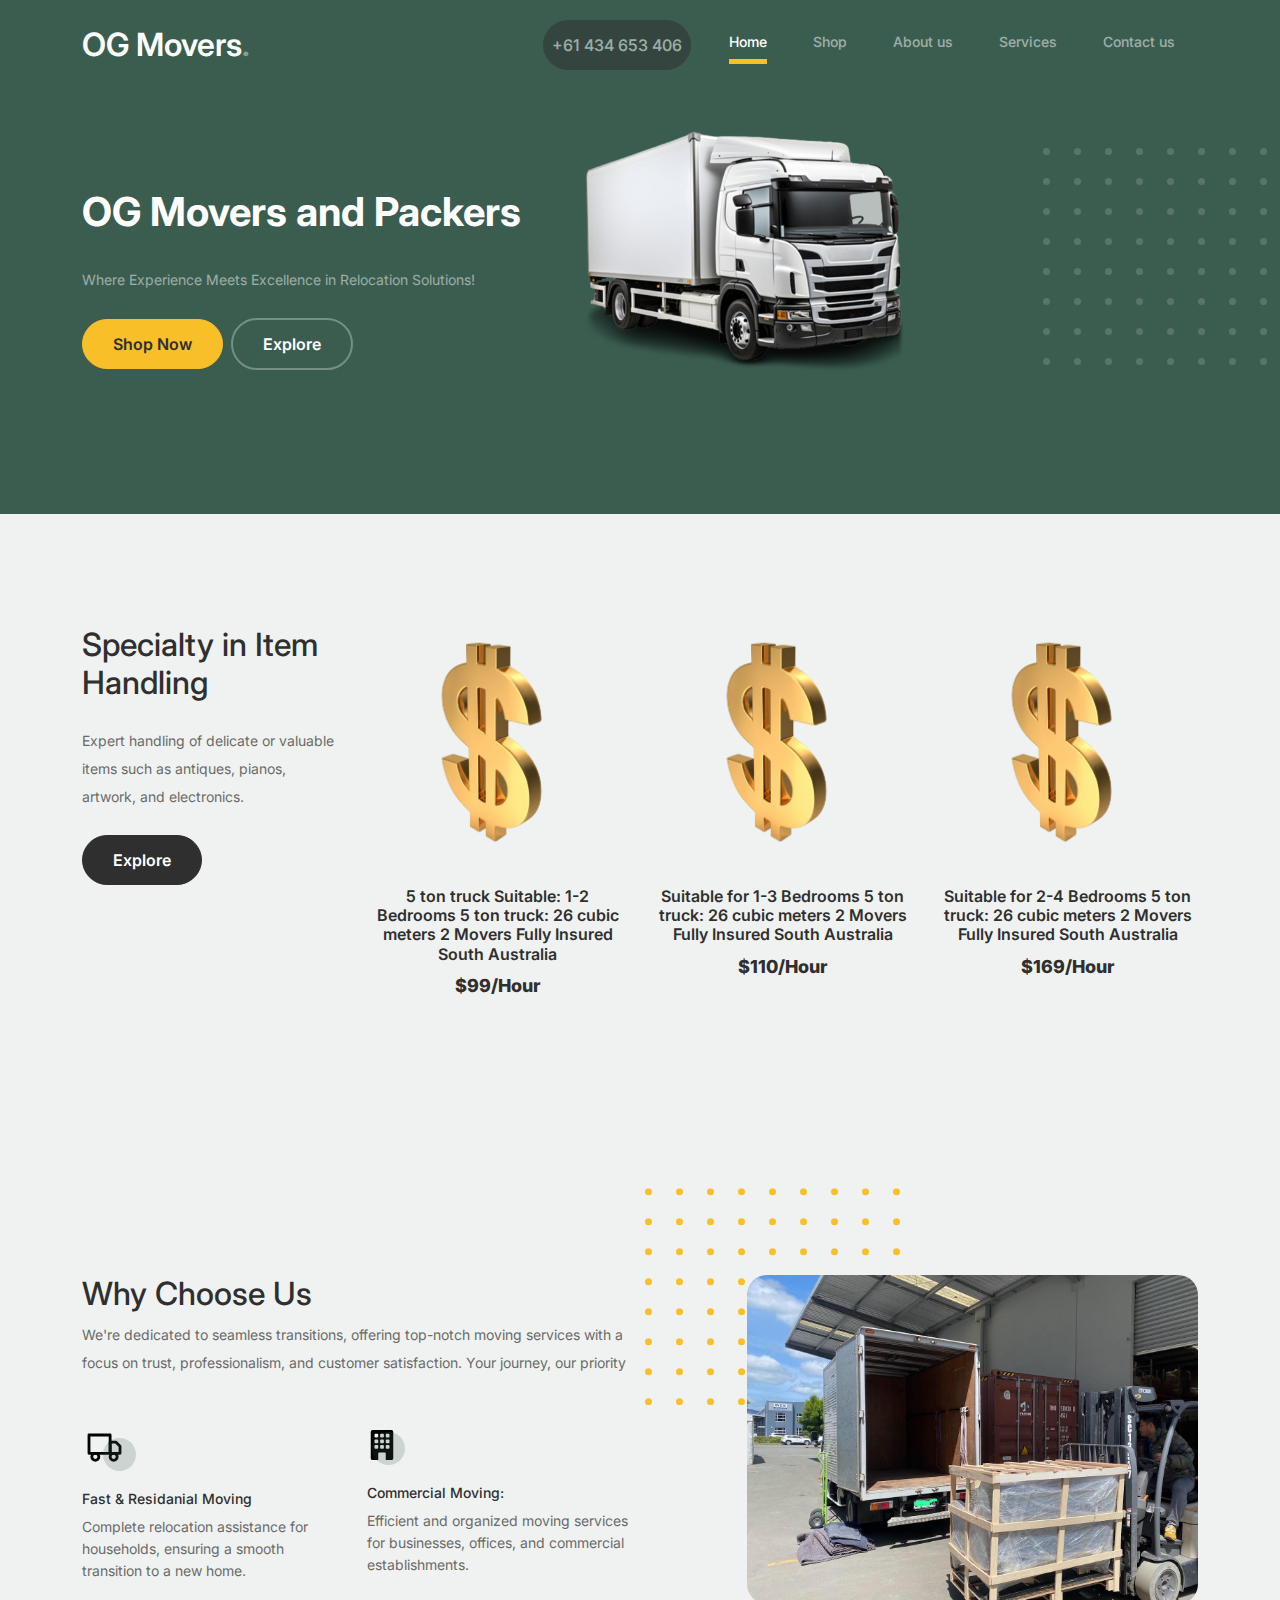
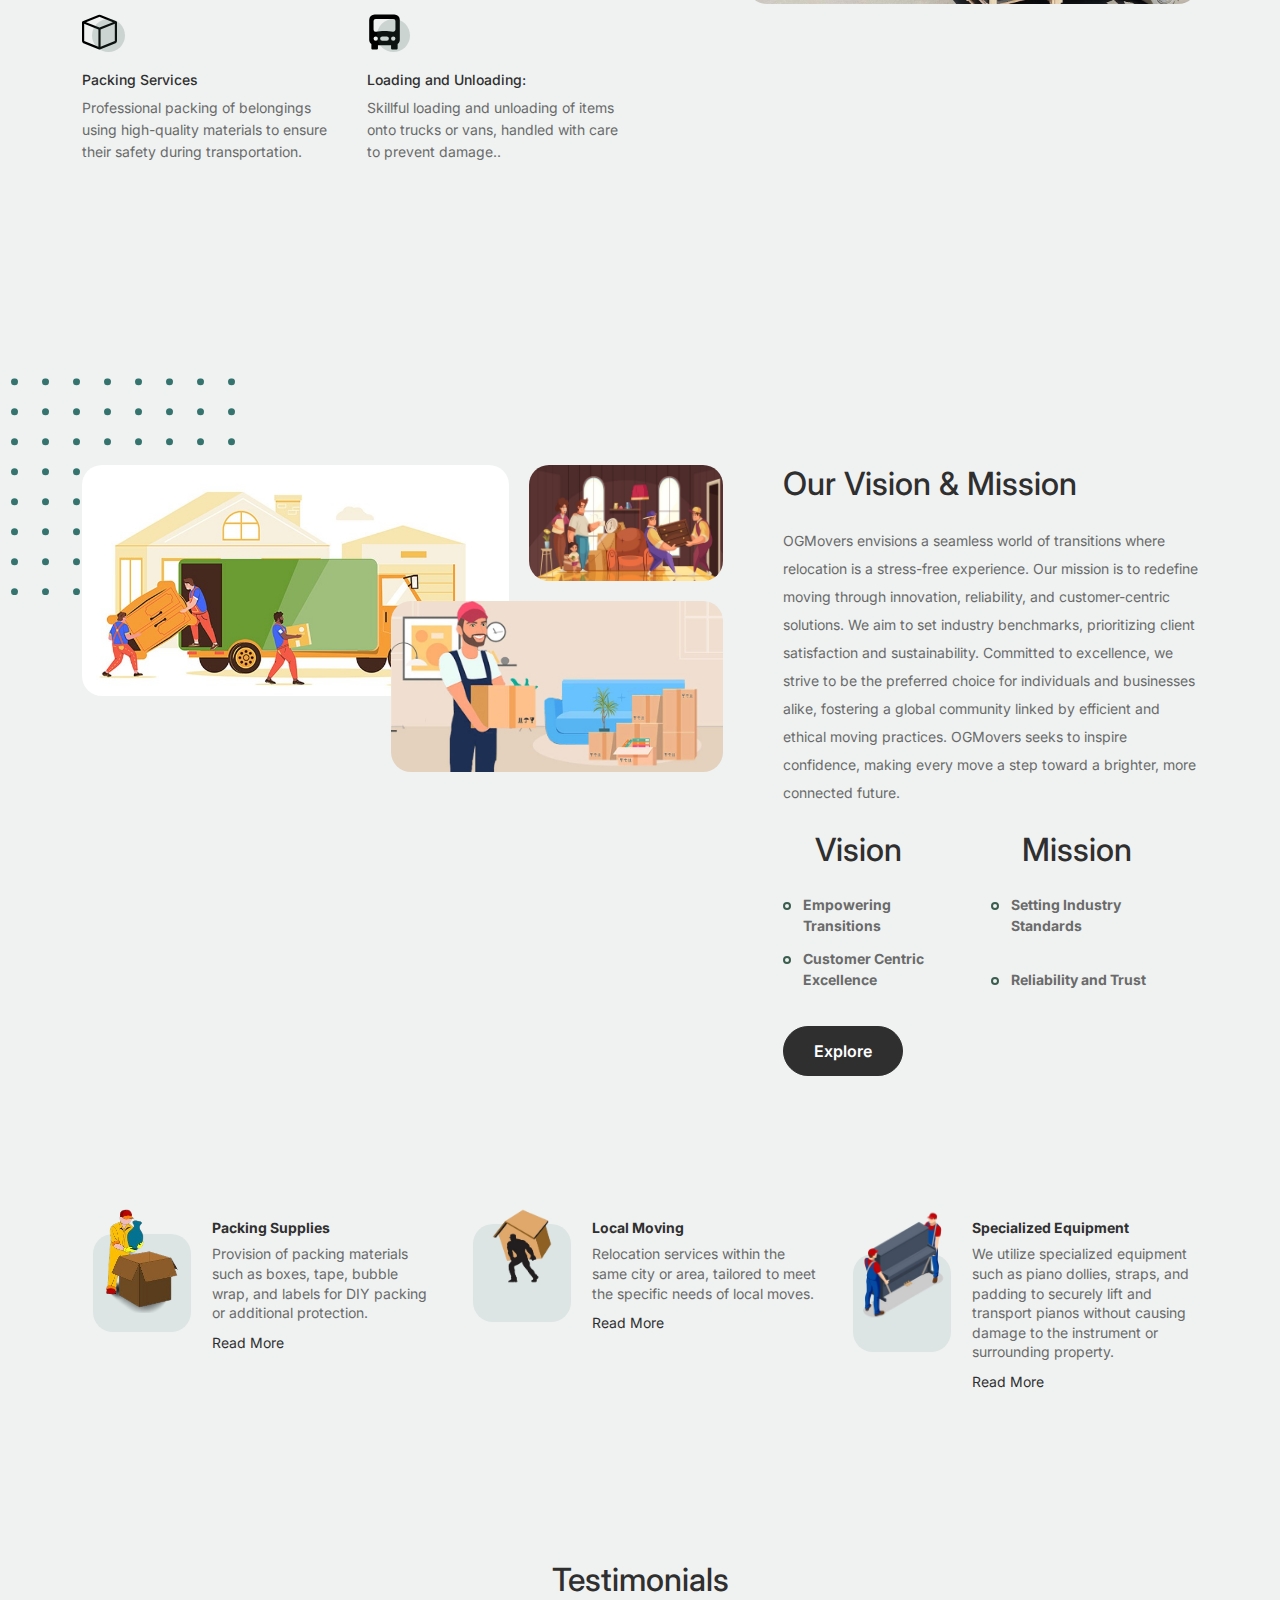
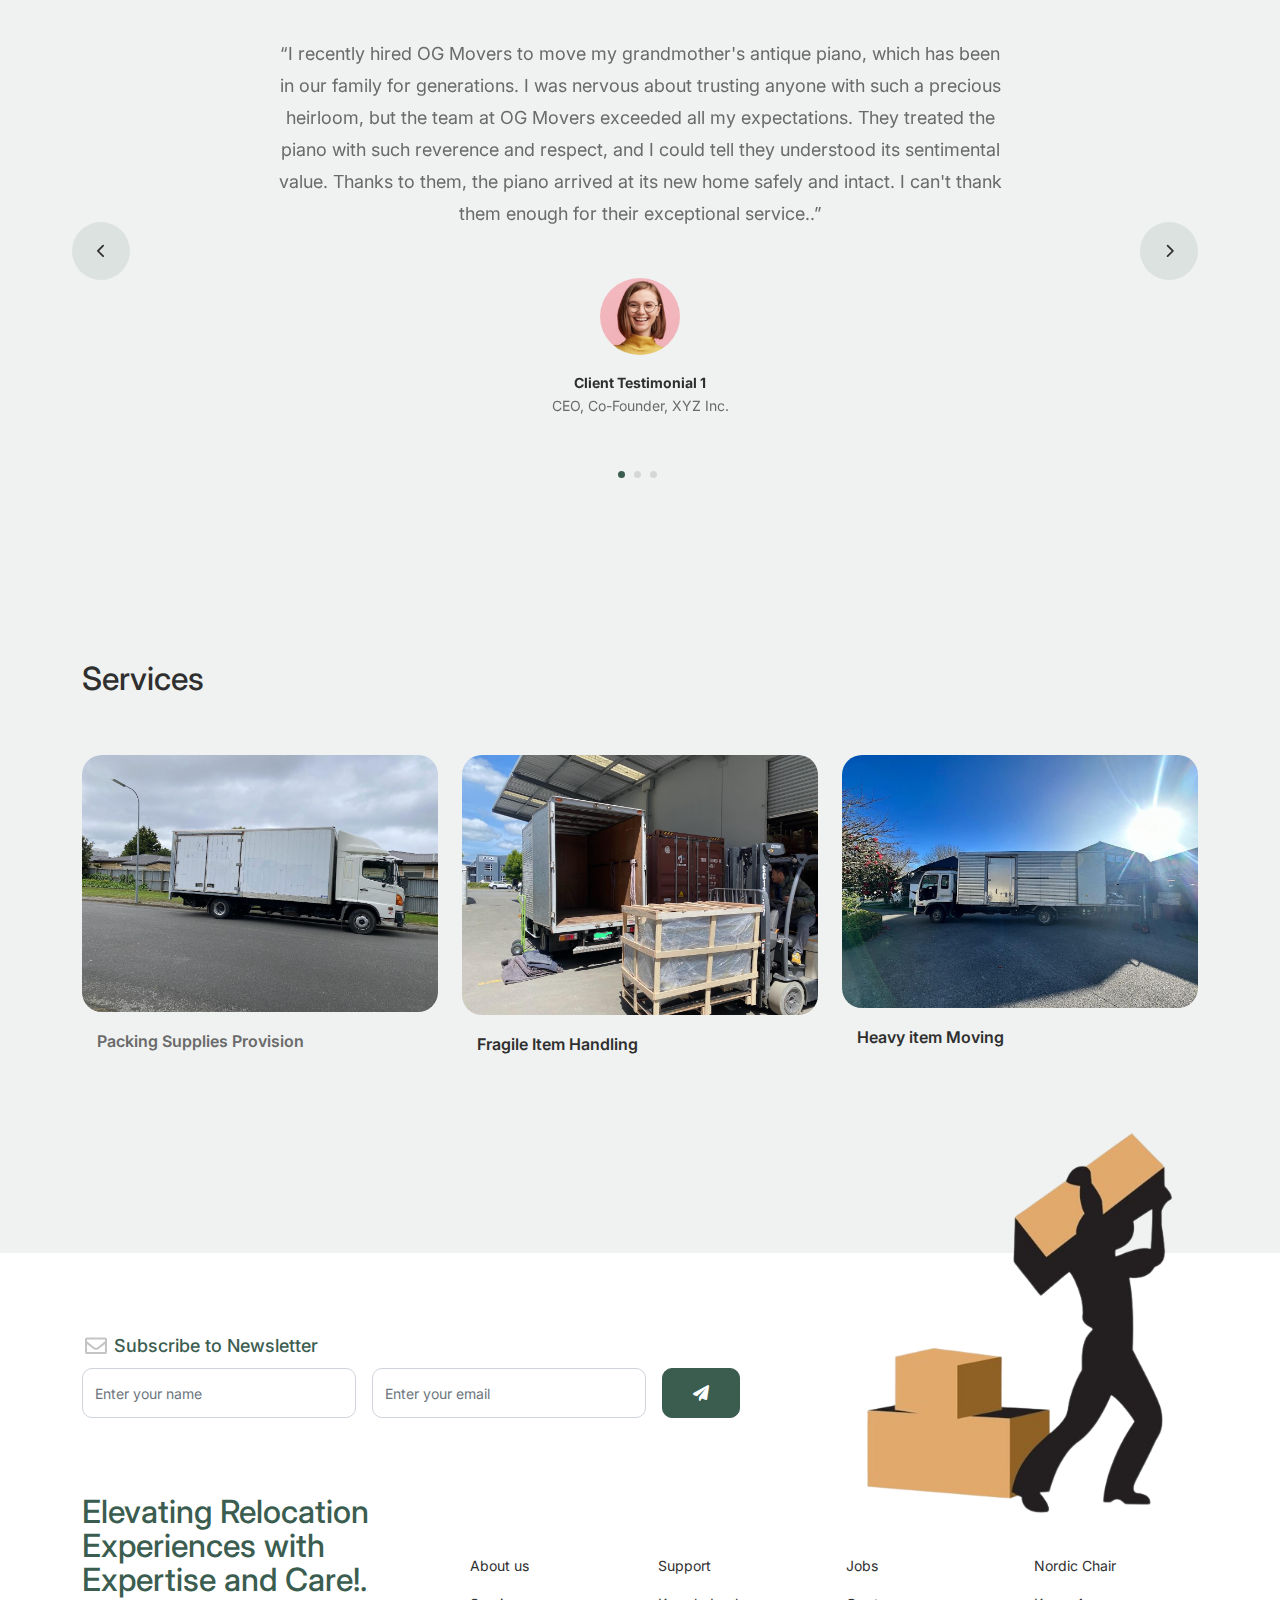
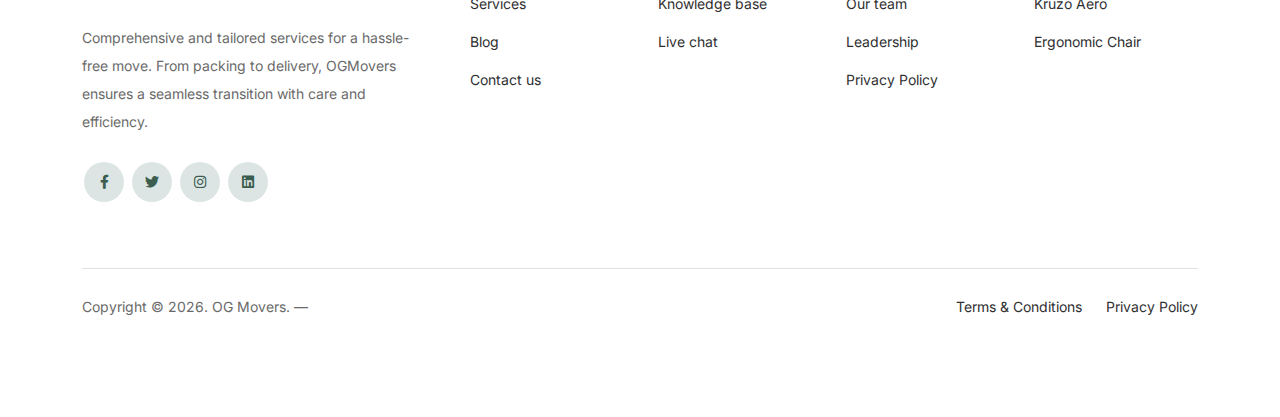
==== commit ab605601: "fixing bugs" ====
--- a/index.html
+++ b/index.html
@@ -15,6 +15,7 @@
 	<link href="https://cdnjs.cloudflare.com/ajax/libs/font-awesome/6.0.0-beta3/css/all.min.css" rel="stylesheet">
 	<link href="css/tiny-slider.css" rel="stylesheet">
 	<link href="css/style.css" rel="stylesheet">
+	<link rel="stylesheet" href="https://cdn.jsdelivr.net/npm/bootstrap-icons@1.11.3/font/bootstrap-icons.min.css">
 	<title>Furni Free Bootstrap 5 Template for Furniture and Interior Design Websites by Untree.co </title>
 </head>
 
@@ -33,7 +34,7 @@
 
 			<div class="collapse navbar-collapse" id="navbarsFurni">
 				<ul class="custom-navbar-nav navbar-nav ms-auto mb-2 mb-md-0">
-					<li><a class="nav-link btn" href="blog.html">+91 9386090900</a></li>
+					<li><a class="nav-link btn" href="blog.html">+61 434 653 406</a></li>
 					<li class="nav-item active">
 						<a class="nav-link" href="index.html">Home</a>
 					</li>
@@ -169,7 +170,7 @@
 						<div class="col-6 col-md-6">
 							<div class="feature">
 								<div class="icon">
-									<img src="images/truck.svg" alt="Image" class="imf-fluid">
+									<img src="images/building-fill.svg" alt="Image" class="imf-fluid">
 								</div>
 								<h3>Commercial Moving:</h3>
 								<p>Efficient and organized moving services for businesses, offices, and commercial establishments.</p>
@@ -179,7 +180,7 @@
 						<div class="col-6 col-md-6">
 							<div class="feature">
 								<div class="icon">
-									<img src="images/truck.svg" alt="Image" class="imf-fluid">
+									<img src="images/box.svg" class="imf-fluid">
 								</div>
 								<h3>Packing Services</h3>
 								<p>Professional packing of belongings using high-quality materials to ensure their safety during transportation.</p>
@@ -189,7 +190,7 @@
 						<div class="col-6 col-md-6">
 							<div class="feature">
 								<div class="icon">
-									<img src="images/truck.svg" alt="Image" class="imf-fluid">
+									<img src="images/truck-front-fill.svg" alt="Image" class="imf-fluid">
 								</div>
 								<h3>Loading and Unloading:</h3>
 								<p>Skillful loading and unloading of items onto trucks or vans, handled with care to prevent damage..</p>
@@ -216,9 +217,9 @@
 			<div class="row justify-content-between">
 				<div class="col-lg-7 mb-5 mb-lg-0">
 					<div class="imgs-grid">
-						<div class="grid grid-1"><img src="images/img-grid-1.jpg" alt="Untree.co"></div>
-						<div class="grid grid-2"><img src="images/img-grid-2.jpg" alt="Untree.co"></div>
-						<div class="grid grid-3"><img src="images/img-grid-3.jpg" alt="Untree.co"></div>
+						<div class="grid grid-1"><img src="images/mission1.jpeg" alt="Untree.co"></div>
+						<div class="grid grid-2"><img src="images/mission2.jpeg" alt="Untree.co"></div>
+						<div class="grid grid-3"><img src="images/mission3.jpeg" alt="Untree.co"></div>
 					</div>
 				</div>
 				<div class="col-lg-5 ps-lg-5">
@@ -227,14 +228,15 @@
 						
 
 					<ul class="list-unstyled custom-list my-4">
-						<h2 class="section-title mb-4">Vision</h2>
+						<h2 class="section-title mb-4">&nbsp;&nbsp;&nbsp;&nbsp;<span>Vision</span><span></span>&nbsp;&nbsp;&nbsp;&nbsp;&nbsp;&nbsp;&nbsp;&nbsp;&nbsp;&nbsp;&nbsp;&nbsp;&nbsp;&nbsp;&nbsp;<span>Mission</span></h2>
 						<li>
-							<b>Empowering Transitions</b></li>
-						<li><b>Setting Industry Standards</b> </li>
-						<h2 class="section-title mb-4">Mission</h2>
-						<li><b>Customer Centric Excellence </b></li>
-						<li><b>Reliability and Trust </b></li>
+							<b>Empowering Transitions</b></li>&nbsp;&nbsp;&nbsp;&nbsp;
+						<li><b>Setting Industry Standards</b> </li>&nbsp;&nbsp;&nbsp;&nbsp;
+						
+						<li><b>Customer Centric Excellence </b></li>&nbsp;&nbsp;&nbsp;&nbsp;
+						<li><b>Reliability and Trust </b></li>&nbsp;&nbsp;&nbsp;&nbsp;
 					</ul>
+					
 					<p><a herf="#" class="btn">Explore</a></p>
 				</div>
 			</div>
@@ -394,10 +396,7 @@
 		<div class="container">
 			<div class="row mb-5">
 				<div class="col-md-6">
-					<h2 class="section-title">Recent Blog</h2>
-				</div>
-				<div class="col-md-6 text-start text-md-end">
-					<a href="#" class="more">View All Posts</a>
+					<h2 class="section-title">Services</h2>
 				</div>
 			</div>
 
@@ -405,41 +404,32 @@
 
 				<div class="col-12 col-sm-6 col-md-4 mb-4 mb-md-0">
 					<div class="post-entry">
-						<a href="#" class="post-thumbnail"><img src="images/post-1.jpg" alt="Image"
+						<a href="#" class="post-thumbnail"><img src="images/services1.jpeg" alt="Image"
 								class="img-fluid"></a>
 						<div class="post-content-entry">
-							<h3><a href="#">First Time Home Owner Ideas</a></h3>
-							<div class="meta">
-								<span>by <a href="#">Kristin Watson</a></span> <span>on <a href="#">Dec 19,
-										2021</a></span>
-							</div>
+							<h3><a href="#"></a>Packing Supplies Provision </h3>
+						
 						</div>
 					</div>
 				</div>
 
 				<div class="col-12 col-sm-6 col-md-4 mb-4 mb-md-0">
 					<div class="post-entry">
-						<a href="#" class="post-thumbnail"><img src="images/post-2.jpg" alt="Image"
+						<a href="#" class="post-thumbnail"><img src="images/services2.jpg" alt="Image"
 								class="img-fluid"></a>
 						<div class="post-content-entry">
-							<h3><a href="#">How To Keep Your Furniture Clean</a></h3>
-							<div class="meta">
-								<span>by <a href="#">Robert Fox</a></span> <span>on <a href="#">Dec 15, 2021</a></span>
-							</div>
+							<h3><a href="#">Fragile Item Handling</a></h3>
 						</div>
 					</div>
 				</div>
 
 				<div class="col-12 col-sm-6 col-md-4 mb-4 mb-md-0">
 					<div class="post-entry">
-						<a href="#" class="post-thumbnail"><img src="images/post-3.jpg" alt="Image"
+						<a href="#" class="post-thumbnail"><img src="images/services3.jpeg" alt="Image"
 								class="img-fluid"></a>
 						<div class="post-content-entry">
-							<h3><a href="#">Small Space Furniture Apartment Ideas</a></h3>
-							<div class="meta">
-								<span>by <a href="#">Kristin Watson</a></span> <span>on <a href="#">Dec 12,
-										2021</a></span>
-							</div>
+							<h3><a href="#">Heavy item Moving</a></h3>
+
 						</div>
 					</div>
 				</div>
@@ -454,7 +444,7 @@
 		<div class="container relative">
 
 			<div class="sofa-img">
-				<img src="images/sofa.png" alt="Image" class="img-fluid">
+				<img src="images/helping.png" alt="Image" class="img-fluid">
 			</div>
 
 			<div class="row">
@@ -483,10 +473,8 @@
 
 			<div class="row g-5 mb-5">
 				<div class="col-lg-4">
-					<div class="mb-4 footer-logo-wrap"><a href="#" class="footer-logo">Furni<span>.</span></a></div>
-					<p class="mb-4">Donec facilisis quam ut purus rutrum lobortis. Donec vitae odio quis nisl dapibus
-						malesuada. Nullam ac aliquet velit. Aliquam vulputate velit imperdiet dolor tempor tristique.
-						Pellentesque habitant</p>
+					<div class="mb-4 footer-logo-wrap"><a href="#" class="footer-logo">Elevating Relocation Experiences with Expertise and Care!<span>.</span></a></div>
+					<p class="mb-4">Comprehensive and tailored services for a hassle-free move. From packing to delivery, OGMovers ensures a seamless transition with care and efficiency.</p>
 
 					<ul class="list-unstyled custom-social">
 						<li><a href="#"><span class="fa fa-brands fa-facebook-f"></span></a></li>
@@ -540,9 +528,7 @@
 				<div class="row pt-4">
 					<div class="col-lg-6">
 						<p class="mb-2 text-center text-lg-start">Copyright &copy;
-							<script>document.write(new Date().getFullYear());</script>. All Rights Reserved. &mdash;
-							Designed with love by <a href="https://untree.co">Untree.co</a> Distributed By <a
-								hreff="https://themewagon.com">ThemeWagon</a>
+							<script>document.write(new Date().getFullYear());</script>. OG Movers. &mdash;
 							<!-- License information: https://untree.co/license/ -->
 						</p>
 					</div>
